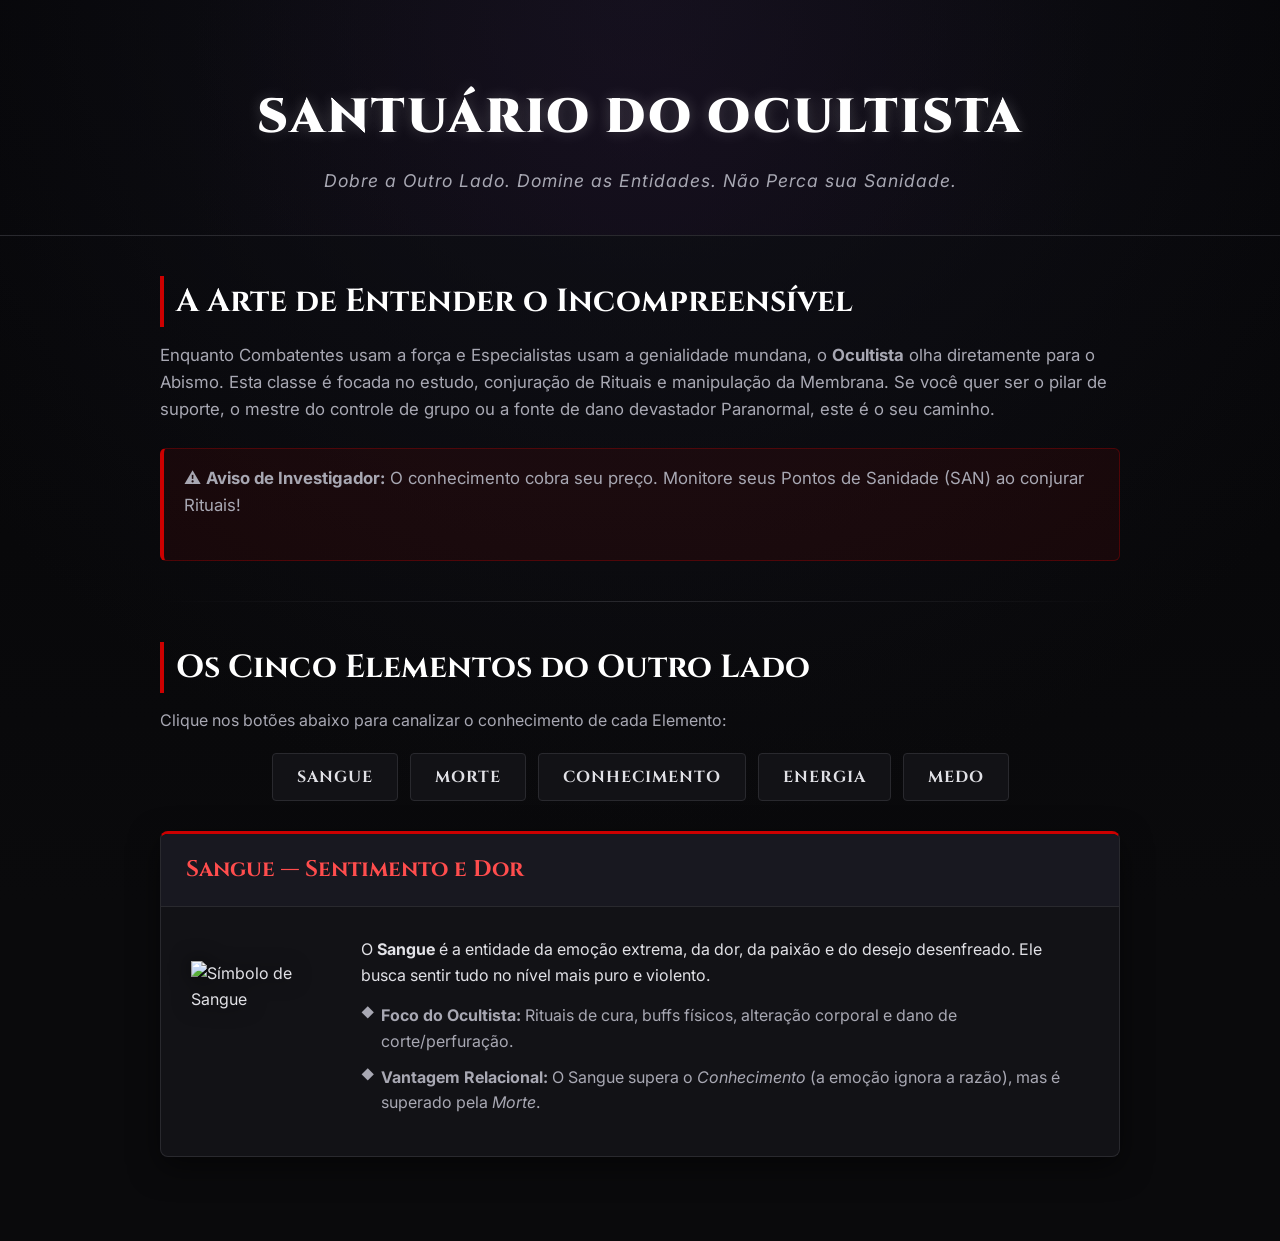
==== index.html @ e364e27e "renomeando" ====
<!DOCTYPE html>
<html lang="pt-BR">
<head>
    <meta charset="UTF-8">
    <meta name="viewport" content="width=device-width, initial-scale=1.0">
    <title>Caldeirão do Ocultista / Ordem Paranormal</title>
    <link rel="stylesheet" href="style.css">
</head>
<body>

    <header class="hero">
        <div class="container">
            <h1>Santuário do Ocultista</h1>
            <p class="subtitle">Dobre a Outro Lado. Domine as Entidades. Não Perca sua Sanidade.</p>
        </div>
    </header>

    <main class="container">
        <section class="intro-ocultista">
            <h2>A Arte de Entender o Incompreensível</h2>
            <p>
                Enquanto Combatentes usam a força e Especialistas usam a genialidade mundana, o <strong>Ocultista</strong> olha diretamente para o Abismo. Esta classe é focada no estudo, conjuração de Rituais e manipulação da Membrana. Se você quer ser o pilar de suporte, o mestre do controle de grupo ou a fonte de dano devastador Paranormal, este é o seu caminho.
            </p>
            <div class="warning-box">
                <p>⚠️ <strong>Aviso de Investigador:</strong> O conhecimento cobra seu preço. Monitore seus Pontos de Sanidade (SAN) ao conjurar Rituais!</p>
            </div>
        </section>

        <hr>

        <section class="elementos-section">
            <h2>Os Cinco Elementos do Outro Lado</h2>
            <p class="instruction">Clique nos botões abaixo para canalizar o conhecimento de cada Elemento:</p>

            <div class="element-buttons">
                <button class="btn-element btn-sangue" onclick="showElement('sangue')">Sangue</button>
                <button class="btn-element btn-morte" onclick="showElement('morte')">Morte</button>
                <button class="btn-element btn-conhecimento" onclick="showElement('conhecimento')">Conhecimento</button>
                <button class="btn-element btn-energia" onclick="showElement('energia')">Energia</button>
                <button class="btn-element btn-medo" onclick="showElement('medo')">Medo</button>
            </div>

            <div class="display-container">
                
                <article id="sangue" class="element-card active">
                    <div class="card-header">
                        <h3>Sangue — Sentimento e Dor</h3>
                    </div>
                    <div class="card-body">
                        <img src="https://static.wikia.nocookie.net/ordemparanormal/images/0/07/Simbolo_Sangue.png" alt="Símbolo de Sangue" class="element-img">
                        <div class="card-text">
                            <p>O <strong>Sangue</strong> é a entidade da emoção extrema, da dor, da paixão e do desejo desenfreado. Ele busca sentir tudo no nível mais puro e violento.</p>
                            <ul>
                                <li><strong>Foco do Ocultista:</strong> Rituais de cura, buffs físicos, alteração corporal e dano de corte/perfuração.</li>
                                <li><strong>Vantagem Relacional:</strong> O Sangue supera o <em>Conhecimento</em> (a emoção ignora a razão), mas é superado pela <em>Morte</em>.</li>
                            </ul>
                        </div>
                    </div>
                </article>

                <article id="morte" class="element-card">
                    <div class="card-header">
                        <h3>Morte — Tempo e Lodo</h3>
                    </div>
                    <div class="card-body">
                        <img src="https://static.wikia.nocookie.net/ordemparanormal/images/1/10/Simbolo_Morte.png" alt="Símbolo de Morte" class="element-img">
                        <div class="card-text">
                            <p>A <strong>Morte</strong> busca distorcer a percepção do tempo, consumindo momentos e cobrindo a realidade com o Lodo inescapável.</p>
                            <ul>
                                <li><strong>Foco do Ocultista:</strong> Controle de tempo (desacelerar inimigos/acelerar aliados), drenagem de vida e decrepitude.</li>
                                <li><strong>Vantagem Relacional:</strong> A Morte supera o <em>Sangue</em> (o tempo consome a paixão), mas é superada pela <em>Energia</em>.</li>
                            </ul>
                        </div>
                    </div>
                </article>

                <article id="conhecimento" class="element-card">
                    <div class="card-header">
                        <h3>Conhecimento — Razão e Consciência</h3>
                    </div>
                    <div class="card-body">
                        <img src="https://static.wikia.nocookie.net/ordemparanormal/images/d/df/Simbolo_Conhecimento.png" alt="Símbolo de Conhecimento" class="element-img">
                        <div class="card-text">
                            <p>O <strong>Conhecimento</strong> busca saber tudo. É a entidade da geometria, dos sigilos, da ordem forcedura e do controle mental.</p>
                            <ul>
                                <li><strong>Foco do Ocultista:</strong> Manipulação mental, revelação de pistas, selamento de alvos e buffs mentais.</li>
                                <li><strong>Vantagem Relacional:</strong> O Conhecimento supera a <em>Energia</em> (a lógica suprime o caos), mas é superado pelo <em>Sangue</em>.</li>
                            </ul>
                        </div>
                    </div>
                </article>

                <article id="energia" class="element-card">
                    <div class="card-header">
                        <h3>Energia — Caos e Transformação</h3>
                    </div>
                    <div class="card-body">
                        <img src="https://static.wikia.nocookie.net/ordemparanormal/images/4/4b/Simbolo_Energia.png" alt="Símbolo de Energia" class="element-img">
                        <div class="card-text">
                            <p>A <strong>Energia</strong> é a entidade do imprevisível, do calor, da eletricidade e da constante mutação do acaso.</p>
                            <ul>
                                <li><strong>Foco do Ocultista:</strong> Dano massivo elemental (fogo, eletricidade), teletransporte e alteração da probabilidade.</li>
                                <li><strong>Vantagem Relacional:</strong> A Energia supera a <em>Morte</em> (o caos acelera a estagnação), mas é superada pelo <em>Conhecimento</em>.</li>
                            </ul>
                        </div>
                    </div>
                </article>

                <article id="medo" class="element-card">
                    <div class="card-header">
                        <h3>Medo — O Inescapável</h3>
                    </div>
                    <div class="card-body">
                        <img src="https://static.wikia.nocookie.net/ordemparanormal/images/9/93/Simbolo_Medo.png" alt="Símbolo de Medo" class="element-img">
                        <div class="card-text">
                            <p>O <strong>Medo</strong> é o elemento infinito do qual todos os outros derivam. Ele não possui oposto e não pode ser completamente compreendido.</p>
                            <ul>
                                <li><strong>Foco do Ocultista:</strong> Rituais extremamente poderosos, capazes de desafiar as próprias regras da realidade e do sistema.</li>
                                <li><strong>Vantagem Relacional:</strong> Neutro. Não possui fraqueza e nem elemento dominante.</li>
                            </ul>
                        </div>
                    </div>
                </article>

            </div>
        </section>
    </main>

    <script>
        function showElement(elementId) {
            // Esconde todos os cards
            const cards = document.querySelectorAll('.element-card');
            cards.forEach(card => card.classList.remove('active'));

            // Mostra o card selecionado
            const activeCard = document.getElementById(elementId);
            if (activeCard) {
                activeCard.classList.add('active');
            }
        }
    </script>
</body>
</html>
---- style.css ----
/* ==========================================================================
   CONFIGURAÇÃO GERAL E VARIÁVEIS
   ========================================================================== */
@import url('https://fonts.googleapis.com/css2?family=Cinzel:wght@500;700;900&family=Inter:wght@300;400;600;700&display=swap');

:root {
    /* Cores Temáticas dos Elementos */
    --color-sangue: #cc0000;
    --color-sangue-glow: rgba(204, 0, 0, 0.4);
    
    --color-morte: #1b4d3e;
    --color-morte-glow: rgba(27, 77, 62, 0.5);
    
    --color-conhecimento: #e6b800;
    --color-conhecimento-glow: rgba(230, 184, 0, 0.4);
    
    --color-energia: #8a2be2;
    --color-energia-glow: rgba(138, 43, 226, 0.5);
    
    --color-medo: #f5f5f5;
    --color-medo-glow: rgba(245, 245, 245, 0.3);

    /* Cores de Interface */
    --bg-main: #0a0a0c;
    --bg-card: #121216;
    --bg-card-header: #181820;
    --text-primary: #e1e1e6;
    --text-secondary: #a8a8b3;
    --border-color: #29292e;
}

* {
    margin: 0;
    padding: 0;
    box-sizing: border-box;
}

body {
    background-color: var(--bg-main);
    color: var(--text-primary);
    font-family: 'Inter', sans-serif;
    line-height: 1.6;
    min-height: 100vh;
    background-image: 
        radial-gradient(circle at 50% 0%, rgba(20, 20, 30, 0.8) 0%, transparent 75%),
        linear-gradient(180deg, #050507 0%, var(--bg-main) 100%);
    background-attachment: fixed;
}

.container {
    max-width: 1000px;
    margin: 0 auto;
    padding: 0 20px;
}

/* ==========================================================================
   HEADER / HERO
   ========================================================================== */
.hero {
    text-align: center;
    padding: 80px 20px 40px;
    border-bottom: 1px solid var(--border-color);
    background: radial-gradient(circle at center, rgba(30, 15, 40, 0.4) 0%, transparent 70%);
}

.hero h1 {
    font-family: 'Cinzel', serif;
    font-size: 3rem;
    font-weight: 900;
    letter-spacing: 2px;
    color: #ffffff;
    text-transform: uppercase;
    text-shadow: 0 0 15px rgba(255, 255, 255, 0.2);
    margin-bottom: 10px;
}

.hero .subtitle {
    font-size: 1.1rem;
    color: var(--text-secondary);
    font-style: italic;
    letter-spacing: 1px;
}

/* ==========================================================================
   INTRODUÇÃO E AVISO
   ========================================================================== */
.intro-ocultista {
    margin: 40px 0;
}

.intro-ocultista h2, .elementos-section h2 {
    font-family: 'Cinzel', serif;
    font-size: 2rem;
    color: #ffffff;
    margin-bottom: 15px;
    border-left: 4px solid var(--color-sangue);
    padding-left: 12px;
}

.intro-ocultista p {
    font-size: 1.05rem;
    color: var(--text-secondary);
    margin-bottom: 25px;
}

.warning-box {
    background: rgba(204, 0, 0, 0.08);
    border: 1px solid rgba(204, 0, 0, 0.3);
    border-left: 4px solid var(--color-sangue);
    padding: 16px 20px;
    border-radius: 6px;
    color: #ff8080;
}

hr {
    border: 0;
    height: 1px;
    background: linear-gradient(90deg, transparent, var(--border-color), transparent);
    margin: 40px 0;
}

/* ==========================================================================
   BOTÕES DOS ELEMENTOS
   ========================================================================== */
.instruction {
    color: var(--text-secondary);
    margin-bottom: 20px;
}

.element-buttons {
    display: flex;
    flex-wrap: wrap;
    gap: 12px;
    margin-bottom: 30px;
    justify-content: center;
}

.btn-element {
    background: var(--bg-card);
    border: 1px solid var(--border-color);
    color: var(--text-primary);
    padding: 12px 24px;
    font-family: 'Cinzel', serif;
    font-weight: 700;
    font-size: 1rem;
    border-radius: 4px;
    cursor: pointer;
    transition: all 0.3s ease;
    text-transform: uppercase;
    letter-spacing: 1px;
}

.btn-element:hover {
    transform: translateY(-2px);
}

/* Cores específicas dos botões com Efeito Glow */
.btn-sangue:hover {
    border-color: var(--color-sangue);
    box-shadow: 0 0 15px var(--color-sangue-glow);
    color: #ff4d4d;
}

.btn-morte:hover {
    border-color: var(--color-morte);
    box-shadow: 0 0 15px var(--color-morte-glow);
    color: #2be4a7;
}

.btn-conhecimento:hover {
    border-color: var(--color-conhecimento);
    box-shadow: 0 0 15px var(--color-conhecimento-glow);
    color: #ffdb4d;
}

.btn-energia:hover {
    border-color: var(--color-energia);
    box-shadow: 0 0 15px var(--color-energia-glow);
    color: #b066ff;
}

.btn-medo:hover {
    border-color: var(--color-medo);
    box-shadow: 0 0 15px var(--color-medo-glow);
    color: #ffffff;
}

/* ==========================================================================
   CARDS DOS ELEMENTOS
   ========================================================================== */
.display-container {
    position: relative;
    min-height: 350px;
    margin-bottom: 60px;
}

.element-card {
    display: none;
    background: var(--bg-card);
    border: 1px solid var(--border-color);
    border-radius: 8px;
    overflow: hidden;
    box-shadow: 0 10px 30px rgba(0, 0, 0, 0.5);
    animation: fadeIn 0.4s ease-in-out forwards;
}

.element-card.active {
    display: block;
}

@keyframes fadeIn {
    from {
        opacity: 0;
        transform: translateY(10px);
    }
    to {
        opacity: 1;
        transform: translateY(0);
    }
}

.card-header {
    background: var(--bg-card-header);
    padding: 18px 25px;
    border-bottom: 1px solid var(--border-color);
}

.card-header h3 {
    font-family: 'Cinzel', serif;
    font-size: 1.4rem;
    color: #ffffff;
}

.card-body {
    display: flex;
    padding: 30px;
    gap: 30px;
    align-items: center;
}

.element-img {
    width: 140px;
    height: 140px;
    object-fit: contain;
    filter: drop-shadow(0 0 10px rgba(0, 0, 0, 0.7));
    flex-shrink: 0;
}

.card-text p {
    margin-bottom: 15px;
    color: var(--text-primary);
}

.card-text ul {
    list-style: none;
}

.card-text li {
    position: relative;
    padding-left: 20px;
    margin-bottom: 10px;
    color: var(--text-secondary);
}

.card-text li::before {
    content: "◆";
    position: absolute;
    left: 0;
    top: 0;
    color: var(--text-secondary);
    font-size: 0.8rem;
}

/* Personalizações Visuais Específicas por Elemento */
#sangue { border-top: 3px solid var(--color-sangue); }
#sangue .card-header h3 { color: #ff4d4d; }

#morte { border-top: 3px solid var(--color-morte); }
#morte .card-header h3 { color: #2be4a7; }

#conhecimento { border-top: 3px solid var(--color-conhecimento); }
#conhecimento .card-header h3 { color: #ffdb4d; }

#energia { border-top: 3px solid var(--color-energia); }
#energia .card-header h3 { color: #b066ff; }

#medo { border-top: 3px solid var(--color-medo); }
#medo .card-header h3 { color: #ffffff; }

/* ==========================================================================
   RESPONSIVIDADE
   ========================================================================== */
@media (max-width: 768px) {
    .hero h1 {
        font-size: 2.2rem;
    }

    .card-body {
        flex-direction: column;
        text-align: center;
    }

    .card-text li {
        text-align: left;
    }

    .btn-element {
        width: 100%;
    }
}
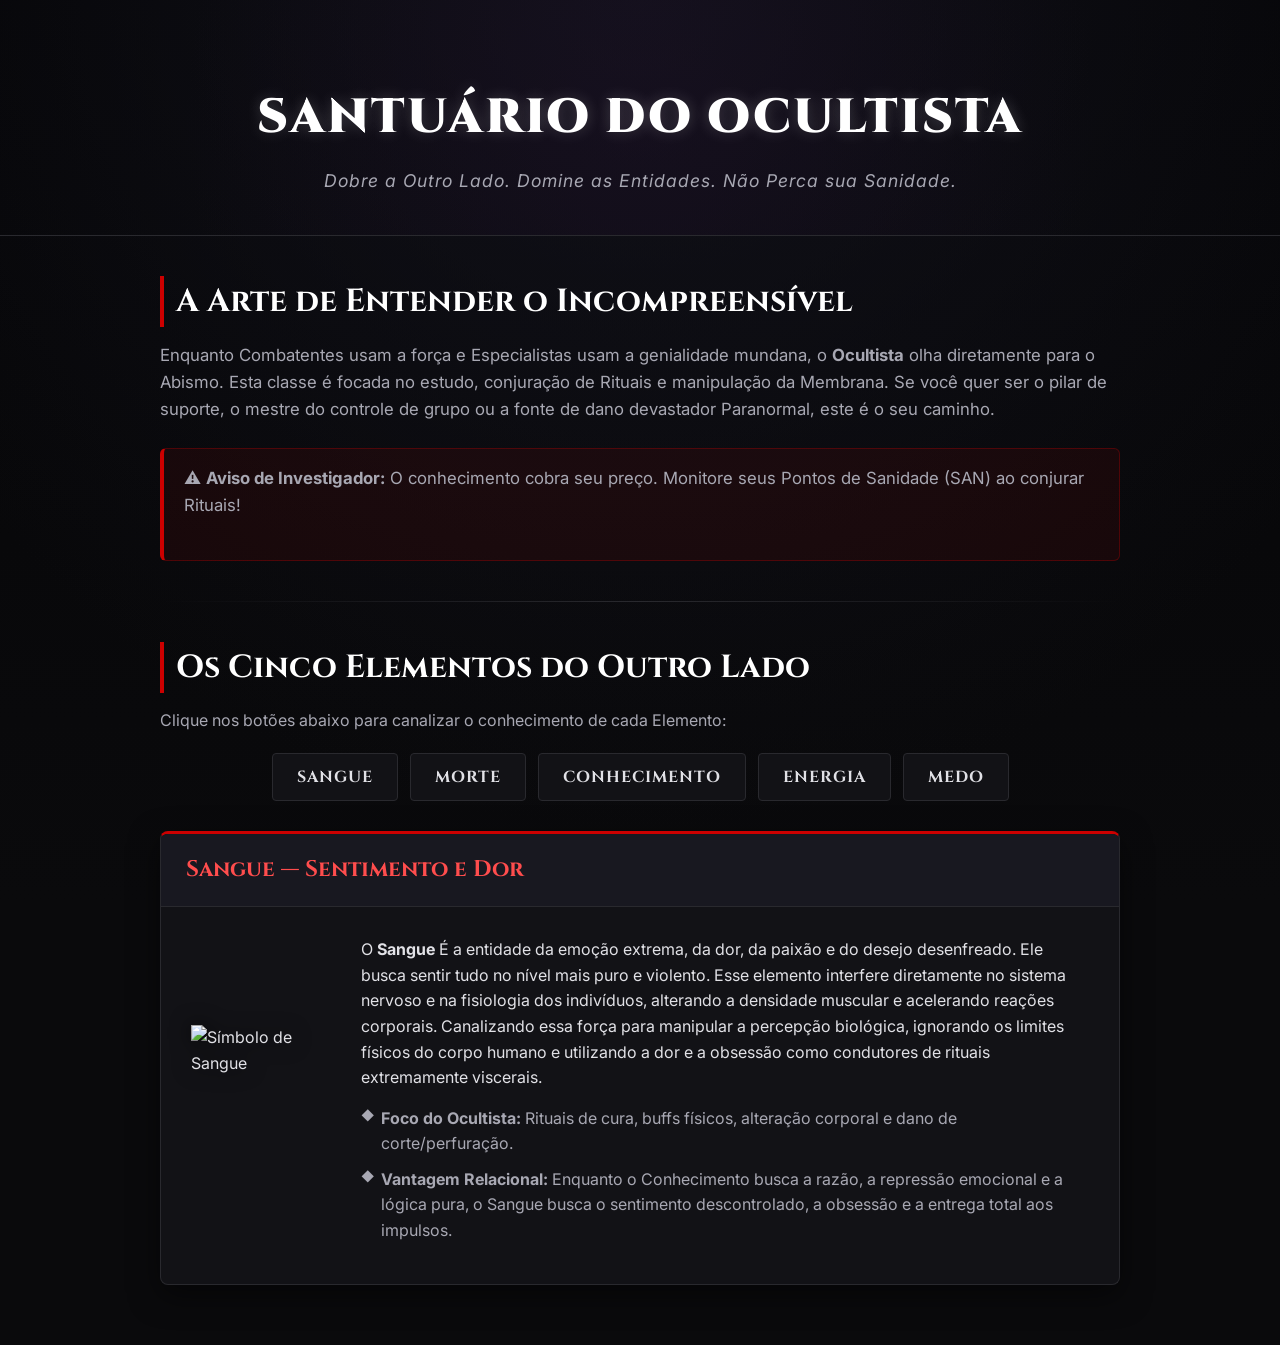
==== commit ae03c8fb: "mudança sangue" ====
--- a/index.html
+++ b/index.html
@@ -49,10 +49,10 @@
                     <div class="card-body">
                         <img src="https://static.wikia.nocookie.net/ordemparanormal/images/0/07/Simbolo_Sangue.png" alt="Símbolo de Sangue" class="element-img">
                         <div class="card-text">
-                            <p>O <strong>Sangue</strong> é a entidade da emoção extrema, da dor, da paixão e do desejo desenfreado. Ele busca sentir tudo no nível mais puro e violento.</p>
+                            <p>O <strong>Sangue</strong> É a entidade da emoção extrema, da dor, da paixão e do desejo desenfreado. Ele busca sentir tudo no nível mais puro e violento. Esse elemento interfere diretamente no sistema nervoso e na fisiologia dos indivíduos, alterando a densidade muscular e acelerando reações corporais. Canalizando essa força para manipular a percepção biológica, ignorando os limites físicos do corpo humano e utilizando a dor e a obsessão como condutores de rituais extremamente viscerais.</p>
                             <ul>
                                 <li><strong>Foco do Ocultista:</strong> Rituais de cura, buffs físicos, alteração corporal e dano de corte/perfuração.</li>
-                                <li><strong>Vantagem Relacional:</strong> O Sangue supera o <em>Conhecimento</em> (a emoção ignora a razão), mas é superado pela <em>Morte</em>.</li>
+                                <li><strong>Vantagem Relacional:</strong> Enquanto o Conhecimento busca a razão, a repressão emocional e a lógica pura, o Sangue busca o </em>sentimento descontrolado, a obsessão e a entrega total aos impulsos.</em></li>
                             </ul>
                         </div>
                     </div>
--- a/style.css
+++ b/style.css
@@ -8,11 +8,11 @@
     --color-sangue: #cc0000;
     --color-sangue-glow: rgba(204, 0, 0, 0.4);
     
-    --color-morte: #1b4d3e;
-    --color-morte-glow: rgba(27, 77, 62, 0.5);
+    --color-morte: #343535;
+    --color-morte-glow: rgba(177, 175, 175, 0.5);
     
     --color-conhecimento: #e6b800;
-    --color-conhecimento-glow: rgba(230, 184, 0, 0.4);
+    --color-conhecimento-glow: rgba(201, 148, 2, 0.877);
     
     --color-energia: #8a2be2;
     --color-energia-glow: rgba(138, 43, 226, 0.5);
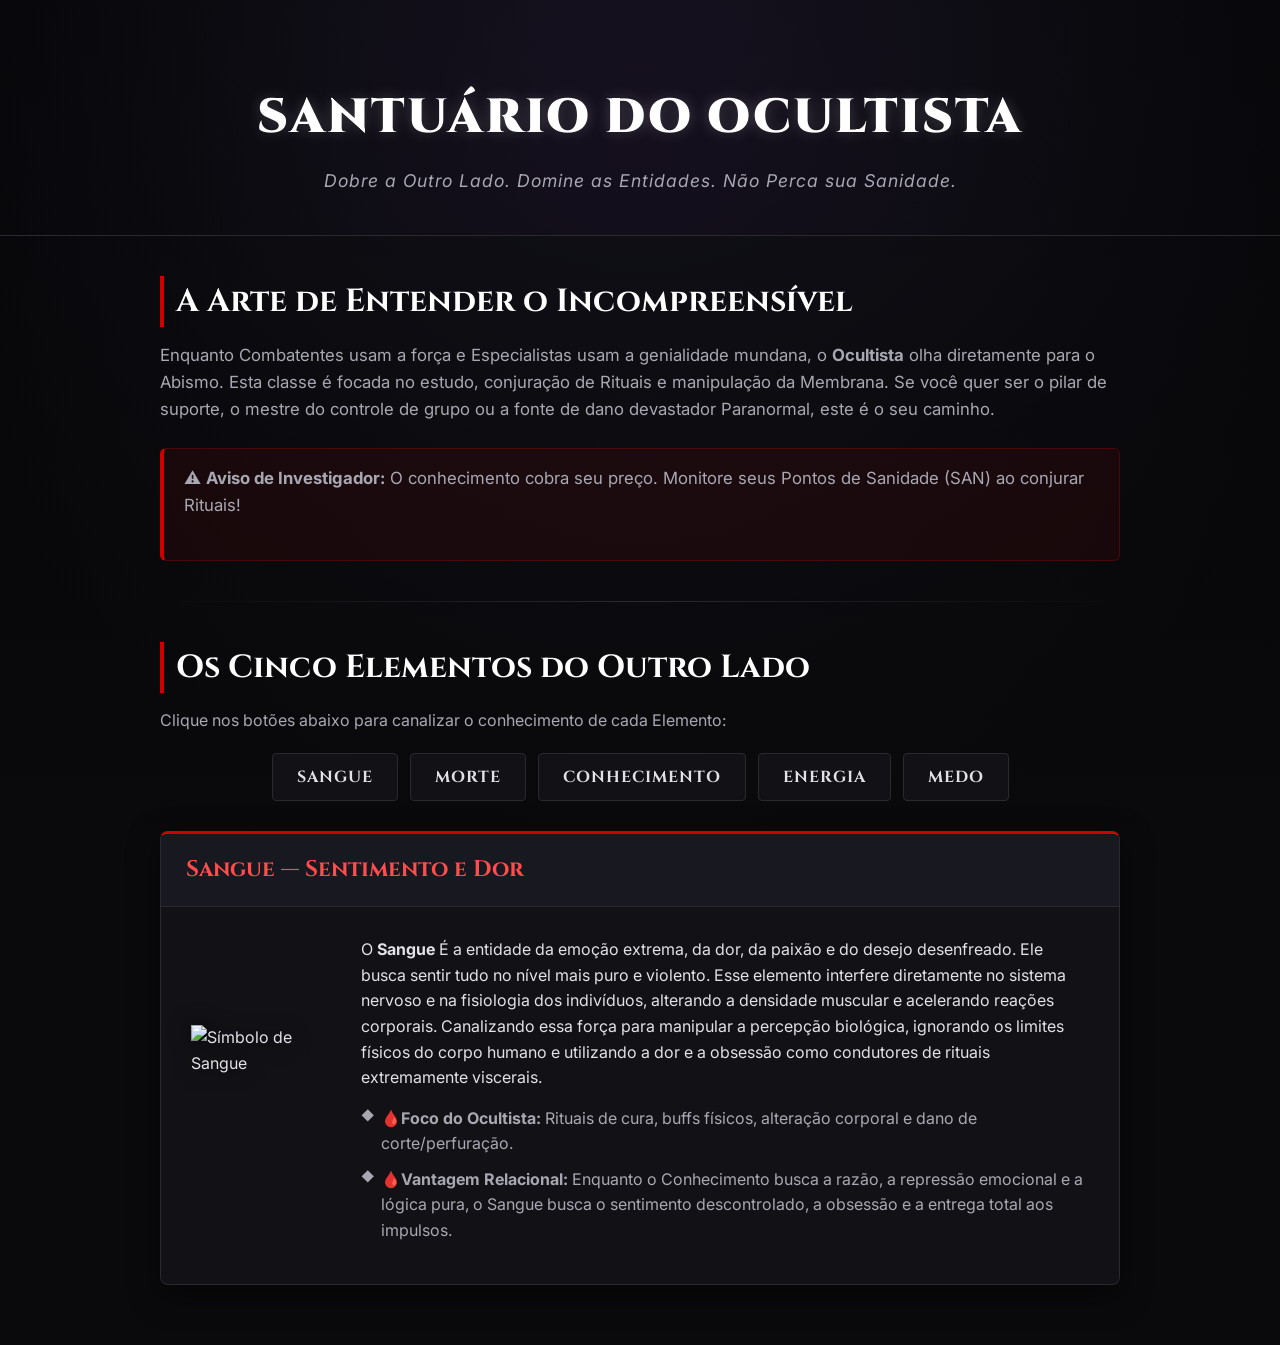
==== commit d4765a99: "Update index.html" ====
--- a/index.html
+++ b/index.html
@@ -51,8 +51,8 @@
                         <div class="card-text">
                             <p>O <strong>Sangue</strong> É a entidade da emoção extrema, da dor, da paixão e do desejo desenfreado. Ele busca sentir tudo no nível mais puro e violento. Esse elemento interfere diretamente no sistema nervoso e na fisiologia dos indivíduos, alterando a densidade muscular e acelerando reações corporais. Canalizando essa força para manipular a percepção biológica, ignorando os limites físicos do corpo humano e utilizando a dor e a obsessão como condutores de rituais extremamente viscerais.</p>
                             <ul>
-                                <li><strong>Foco do Ocultista:</strong> Rituais de cura, buffs físicos, alteração corporal e dano de corte/perfuração.</li>
-                                <li><strong>Vantagem Relacional:</strong> Enquanto o Conhecimento busca a razão, a repressão emocional e a lógica pura, o Sangue busca o </em>sentimento descontrolado, a obsessão e a entrega total aos impulsos.</em></li>
+                                <li>🩸<strong>Foco do Ocultista:</strong> Rituais de cura, buffs físicos, alteração corporal e dano de corte/perfuração.</li>
+                                <li>🩸<strong>Vantagem Relacional:</strong> Enquanto o Conhecimento busca a razão, a repressão emocional e a lógica pura, o Sangue busca o </em>sentimento descontrolado, a obsessão e a entrega total aos impulsos.</em></li>
                             </ul>
                         </div>
                     </div>
@@ -67,8 +67,8 @@
                         <div class="card-text">
                             <p>A <strong>Morte</strong> busca distorcer a percepção do tempo, consumindo momentos e cobrindo a realidade com o Lodo inescapável.</p>
                             <ul>
-                                <li><strong>Foco do Ocultista:</strong> Controle de tempo (desacelerar inimigos/acelerar aliados), drenagem de vida e decrepitude.</li>
-                                <li><strong>Vantagem Relacional:</strong> A Morte supera o <em>Sangue</em> (o tempo consome a paixão), mas é superada pela <em>Energia</em>.</li>
+                                <li>🕑<strong>Foco do Ocultista:</strong> Controle de tempo (desacelerar inimigos/acelerar aliados), drenagem de vida e decrepitude.</li>
+                                <li>🕑<strong>Vantagem Relacional:</strong> A Morte supera o <em>Sangue</em> (o tempo consome a paixão), mas é superada pela <em>Energia</em>.</li>
                             </ul>
                         </div>
                     </div>
